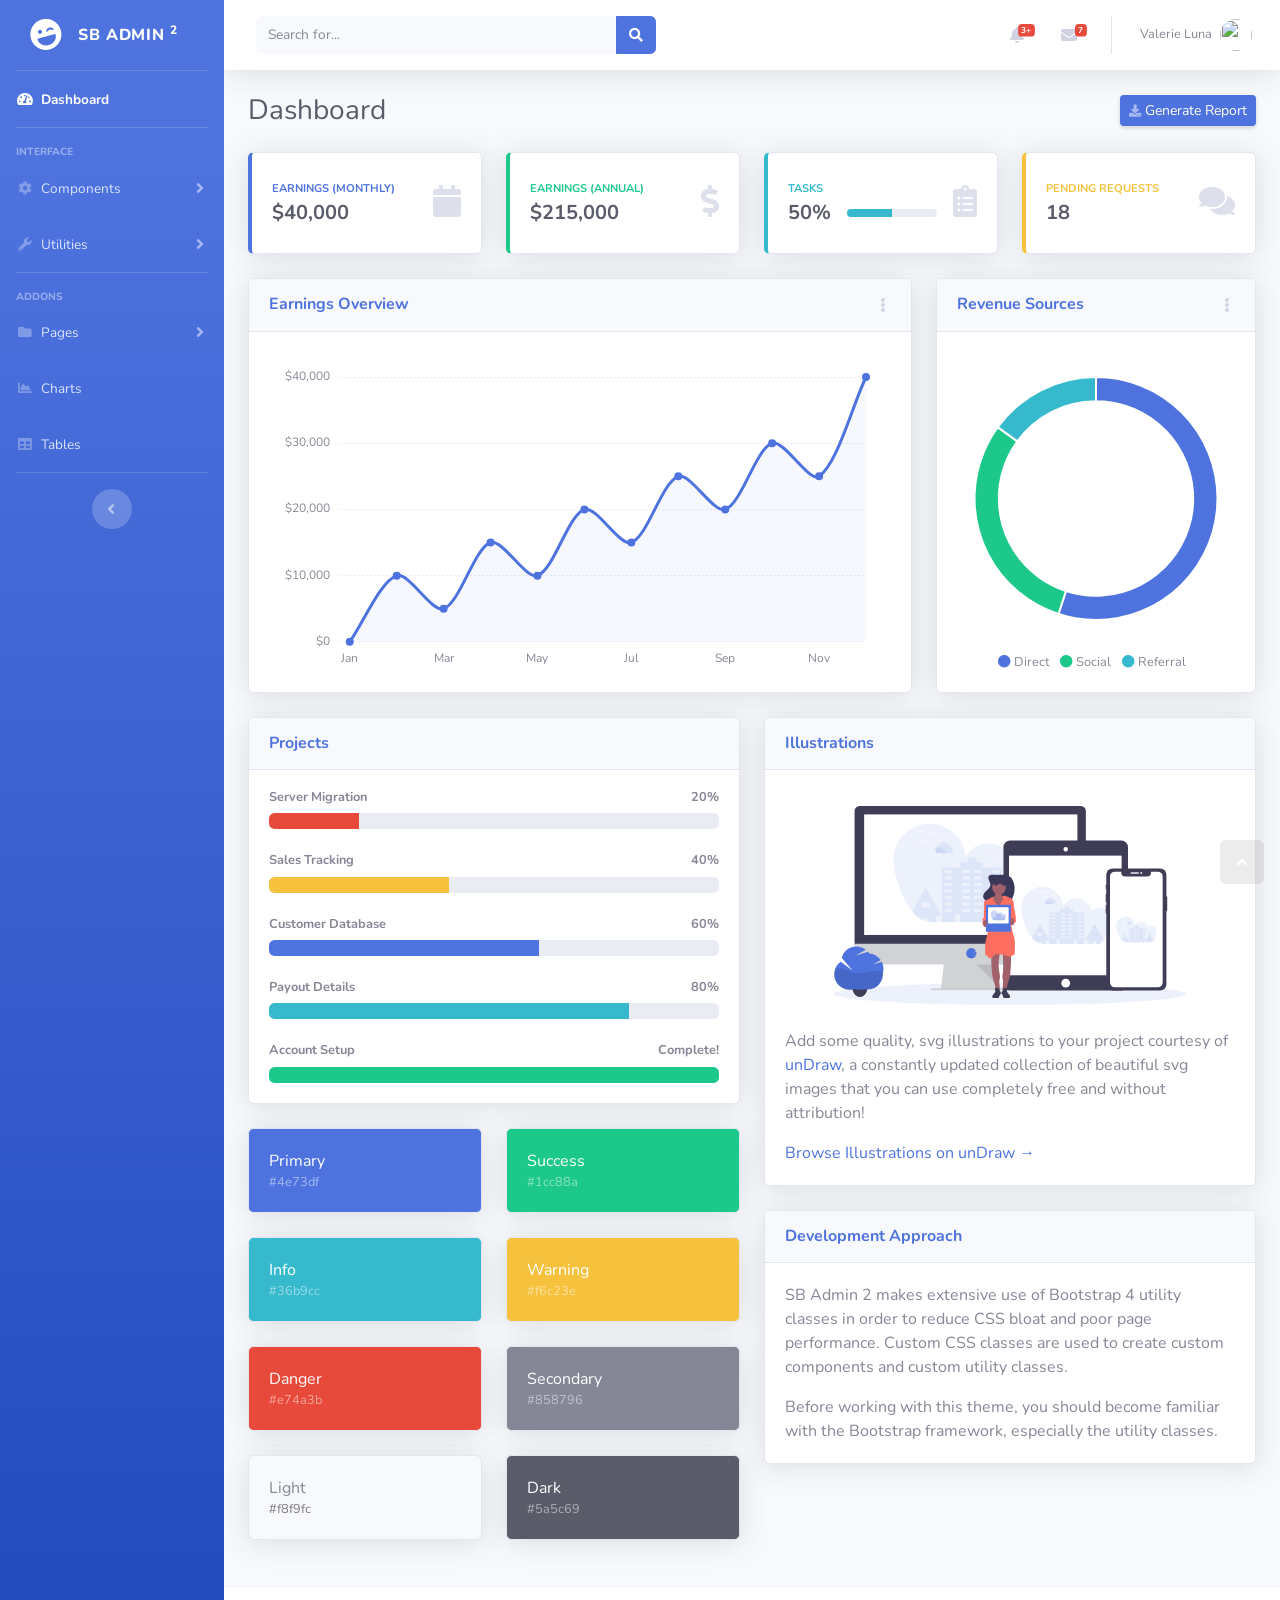
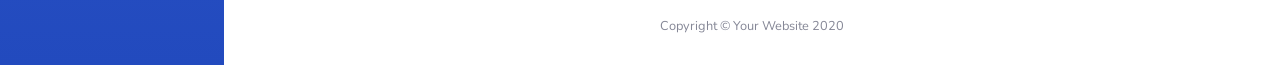
==== index.html @ c7f31a09 "Initial Commit :T" ====
<!DOCTYPE html>
<html lang="en">

<head>

  <meta charset="utf-8">
  <meta http-equiv="X-UA-Compatible" content="IE=edge">
  <meta name="viewport" content="width=device-width, initial-scale=1, shrink-to-fit=no">
  <meta name="description" content="">
  <meta name="author" content="">

  <title>SB Admin 2 - Dashboard</title>

  <!-- Custom fonts for this template-->
  <link href="vendor/fontawesome-free/css/all.min.css" rel="stylesheet" type="text/css">
  <link href="https://fonts.googleapis.com/css?family=Nunito:200,200i,300,300i,400,400i,600,600i,700,700i,800,800i,900,900i" rel="stylesheet">

  <!-- Custom styles for this template-->
  <link href="css/sb-admin-2.min.css" rel="stylesheet">

</head>

<body id="page-top">

  <!-- Page Wrapper -->
  <div id="wrapper">

    <!-- Sidebar -->
    <ul class="navbar-nav bg-gradient-primary sidebar sidebar-dark accordion" id="accordionSidebar">

      <!-- Sidebar - Brand -->
      <a class="sidebar-brand d-flex align-items-center justify-content-center" href="index.html">
        <div class="sidebar-brand-icon rotate-n-15">
          <i class="fas fa-laugh-wink"></i>
        </div>
        <div class="sidebar-brand-text mx-3">SB Admin <sup>2</sup></div>
      </a>

      <!-- Divider -->
      <hr class="sidebar-divider my-0">

      <!-- Nav Item - Dashboard -->
      <li class="nav-item active">
        <a class="nav-link" href="index.html">
          <i class="fas fa-fw fa-tachometer-alt"></i>
          <span>Dashboard</span></a>
      </li>

      <!-- Divider -->
      <hr class="sidebar-divider">

      <!-- Heading -->
      <div class="sidebar-heading">
        Interface
      </div>

      <!-- Nav Item - Pages Collapse Menu -->
      <li class="nav-item">
        <a class="nav-link collapsed" href="#" data-toggle="collapse" data-target="#collapseTwo" aria-expanded="true" aria-controls="collapseTwo">
          <i class="fas fa-fw fa-cog"></i>
          <span>Components</span>
        </a>
        <div id="collapseTwo" class="collapse" aria-labelledby="headingTwo" data-parent="#accordionSidebar">
          <div class="bg-white py-2 collapse-inner rounded">
            <h6 class="collapse-header">Custom Components:</h6>
            <a class="collapse-item" href="buttons.html">Buttons</a>
            <a class="collapse-item" href="cards.html">Cards</a>
          </div>
        </div>
      </li>

      <!-- Nav Item - Utilities Collapse Menu -->
      <li class="nav-item">
        <a class="nav-link collapsed" href="#" data-toggle="collapse" data-target="#collapseUtilities" aria-expanded="true" aria-controls="collapseUtilities">
          <i class="fas fa-fw fa-wrench"></i>
          <span>Utilities</span>
        </a>
        <div id="collapseUtilities" class="collapse" aria-labelledby="headingUtilities" data-parent="#accordionSidebar">
          <div class="bg-white py-2 collapse-inner rounded">
            <h6 class="collapse-header">Custom Utilities:</h6>
            <a class="collapse-item" href="utilities-color.html">Colors</a>
            <a class="collapse-item" href="utilities-border.html">Borders</a>
            <a class="collapse-item" href="utilities-animation.html">Animations</a>
            <a class="collapse-item" href="utilities-other.html">Other</a>
          </div>
        </div>
      </li>

      <!-- Divider -->
      <hr class="sidebar-divider">

      <!-- Heading -->
      <div class="sidebar-heading">
        Addons
      </div>

      <!-- Nav Item - Pages Collapse Menu -->
      <li class="nav-item">
        <a class="nav-link collapsed" href="#" data-toggle="collapse" data-target="#collapsePages" aria-expanded="true" aria-controls="collapsePages">
          <i class="fas fa-fw fa-folder"></i>
          <span>Pages</span>
        </a>
        <div id="collapsePages" class="collapse" aria-labelledby="headingPages" data-parent="#accordionSidebar">
          <div class="bg-white py-2 collapse-inner rounded">
            <h6 class="collapse-header">Login Screens:</h6>
            <a class="collapse-item" href="login.html">Login</a>
            <a class="collapse-item" href="register.html">Register</a>
            <a class="collapse-item" href="forgot-password.html">Forgot Password</a>
            <div class="collapse-divider"></div>
            <h6 class="collapse-header">Other Pages:</h6>
            <a class="collapse-item" href="404.html">404 Page</a>
            <a class="collapse-item" href="blank.html">Blank Page</a>
          </div>
        </div>
      </li>

      <!-- Nav Item - Charts -->
      <li class="nav-item">
        <a class="nav-link" href="charts.html">
          <i class="fas fa-fw fa-chart-area"></i>
          <span>Charts</span></a>
      </li>

      <!-- Nav Item - Tables -->
      <li class="nav-item">
        <a class="nav-link" href="tables.html">
          <i class="fas fa-fw fa-table"></i>
          <span>Tables</span></a>
      </li>

      <!-- Divider -->
      <hr class="sidebar-divider d-none d-md-block">

      <!-- Sidebar Toggler (Sidebar) -->
      <div class="text-center d-none d-md-inline">
        <button class="rounded-circle border-0" id="sidebarToggle"></button>
      </div>

    </ul>
    <!-- End of Sidebar -->

    <!-- Content Wrapper -->
    <div id="content-wrapper" class="d-flex flex-column">

      <!-- Main Content -->
      <div id="content">

        <!-- Topbar -->
        <nav class="navbar navbar-expand navbar-light bg-white topbar mb-4 static-top shadow">

          <!-- Sidebar Toggle (Topbar) -->
          <button id="sidebarToggleTop" class="btn btn-link d-md-none rounded-circle mr-3">
            <i class="fa fa-bars"></i>
          </button>

          <!-- Topbar Search -->
          <form class="d-none d-sm-inline-block form-inline mr-auto ml-md-3 my-2 my-md-0 mw-100 navbar-search">
            <div class="input-group">
              <input type="text" class="form-control bg-light border-0 small" placeholder="Search for..." aria-label="Search" aria-describedby="basic-addon2">
              <div class="input-group-append">
                <button class="btn btn-primary" type="button">
                  <i class="fas fa-search fa-sm"></i>
                </button>
              </div>
            </div>
          </form>

          <!-- Topbar Navbar -->
          <ul class="navbar-nav ml-auto">

            <!-- Nav Item - Search Dropdown (Visible Only XS) -->
            <li class="nav-item dropdown no-arrow d-sm-none">
              <a class="nav-link dropdown-toggle" href="#" id="searchDropdown" role="button" data-toggle="dropdown" aria-haspopup="true" aria-expanded="false">
                <i class="fas fa-search fa-fw"></i>
              </a>
              <!-- Dropdown - Messages -->
              <div class="dropdown-menu dropdown-menu-right p-3 shadow animated--grow-in" aria-labelledby="searchDropdown">
                <form class="form-inline mr-auto w-100 navbar-search">
                  <div class="input-group">
                    <input type="text" class="form-control bg-light border-0 small" placeholder="Search for..." aria-label="Search" aria-describedby="basic-addon2">
                    <div class="input-group-append">
                      <button class="btn btn-primary" type="button">
                        <i class="fas fa-search fa-sm"></i>
                      </button>
                    </div>
                  </div>
                </form>
              </div>
            </li>

            <!-- Nav Item - Alerts -->
            <li class="nav-item dropdown no-arrow mx-1">
              <a class="nav-link dropdown-toggle" href="#" id="alertsDropdown" role="button" data-toggle="dropdown" aria-haspopup="true" aria-expanded="false">
                <i class="fas fa-bell fa-fw"></i>
                <!-- Counter - Alerts -->
                <span class="badge badge-danger badge-counter">3+</span>
              </a>
              <!-- Dropdown - Alerts -->
              <div class="dropdown-list dropdown-menu dropdown-menu-right shadow animated--grow-in" aria-labelledby="alertsDropdown">
                <h6 class="dropdown-header">
                  Alerts Center
                </h6>
                <a class="dropdown-item d-flex align-items-center" href="#">
                  <div class="mr-3">
                    <div class="icon-circle bg-primary">
                      <i class="fas fa-file-alt text-white"></i>
                    </div>
                  </div>
                  <div>
                    <div class="small text-gray-500">December 12, 2019</div>
                    <span class="font-weight-bold">A new monthly report is ready to download!</span>
                  </div>
                </a>
                <a class="dropdown-item d-flex align-items-center" href="#">
                  <div class="mr-3">
                    <div class="icon-circle bg-success">
                      <i class="fas fa-donate text-white"></i>
                    </div>
                  </div>
                  <div>
                    <div class="small text-gray-500">December 7, 2019</div>
                    $290.29 has been deposited into your account!
                  </div>
                </a>
                <a class="dropdown-item d-flex align-items-center" href="#">
                  <div class="mr-3">
                    <div class="icon-circle bg-warning">
                      <i class="fas fa-exclamation-triangle text-white"></i>
                    </div>
                  </div>
                  <div>
                    <div class="small text-gray-500">December 2, 2019</div>
                    Spending Alert: We've noticed unusually high spending for your account.
                  </div>
                </a>
                <a class="dropdown-item text-center small text-gray-500" href="#">Show All Alerts</a>
              </div>
            </li>

            <!-- Nav Item - Messages -->
            <li class="nav-item dropdown no-arrow mx-1">
              <a class="nav-link dropdown-toggle" href="#" id="messagesDropdown" role="button" data-toggle="dropdown" aria-haspopup="true" aria-expanded="false">
                <i class="fas fa-envelope fa-fw"></i>
                <!-- Counter - Messages -->
                <span class="badge badge-danger badge-counter">7</span>
              </a>
              <!-- Dropdown - Messages -->
              <div class="dropdown-list dropdown-menu dropdown-menu-right shadow animated--grow-in" aria-labelledby="messagesDropdown">
                <h6 class="dropdown-header">
                  Message Center
                </h6>
                <a class="dropdown-item d-flex align-items-center" href="#">
                  <div class="dropdown-list-image mr-3">
                    <img class="rounded-circle" src="https://source.unsplash.com/fn_BT9fwg_E/60x60" alt="">
                    <div class="status-indicator bg-success"></div>
                  </div>
                  <div class="font-weight-bold">
                    <div class="text-truncate">Hi there! I am wondering if you can help me with a problem I've been having.</div>
                    <div class="small text-gray-500">Emily Fowler · 58m</div>
                  </div>
                </a>
                <a class="dropdown-item d-flex align-items-center" href="#">
                  <div class="dropdown-list-image mr-3">
                    <img class="rounded-circle" src="https://source.unsplash.com/AU4VPcFN4LE/60x60" alt="">
                    <div class="status-indicator"></div>
                  </div>
                  <div>
                    <div class="text-truncate">I have the photos that you ordered last month, how would you like them sent to you?</div>
                    <div class="small text-gray-500">Jae Chun · 1d</div>
                  </div>
                </a>
                <a class="dropdown-item d-flex align-items-center" href="#">
                  <div class="dropdown-list-image mr-3">
                    <img class="rounded-circle" src="https://source.unsplash.com/CS2uCrpNzJY/60x60" alt="">
                    <div class="status-indicator bg-warning"></div>
                  </div>
                  <div>
                    <div class="text-truncate">Last month's report looks great, I am very happy with the progress so far, keep up the good work!</div>
                    <div class="small text-gray-500">Morgan Alvarez · 2d</div>
                  </div>
                </a>
                <a class="dropdown-item d-flex align-items-center" href="#">
                  <div class="dropdown-list-image mr-3">
                    <img class="rounded-circle" src="https://source.unsplash.com/Mv9hjnEUHR4/60x60" alt="">
                    <div class="status-indicator bg-success"></div>
                  </div>
                  <div>
                    <div class="text-truncate">Am I a good boy? The reason I ask is because someone told me that people say this to all dogs, even if they aren't good...</div>
                    <div class="small text-gray-500">Chicken the Dog · 2w</div>
                  </div>
                </a>
                <a class="dropdown-item text-center small text-gray-500" href="#">Read More Messages</a>
              </div>
            </li>

            <div class="topbar-divider d-none d-sm-block"></div>

            <!-- Nav Item - User Information -->
            <li class="nav-item dropdown no-arrow">
              <a class="nav-link dropdown-toggle" href="#" id="userDropdown" role="button" data-toggle="dropdown" aria-haspopup="true" aria-expanded="false">
                <span class="mr-2 d-none d-lg-inline text-gray-600 small">Valerie Luna</span>
                <img class="img-profile rounded-circle" src="https://source.unsplash.com/QAB-WJcbgJk/60x60">
              </a>
              <!-- Dropdown - User Information -->
              <div class="dropdown-menu dropdown-menu-right shadow animated--grow-in" aria-labelledby="userDropdown">
                <a class="dropdown-item" href="#">
                  <i class="fas fa-user fa-sm fa-fw mr-2 text-gray-400"></i>
                  Profile
                </a>
                <a class="dropdown-item" href="#">
                  <i class="fas fa-cogs fa-sm fa-fw mr-2 text-gray-400"></i>
                  Settings
                </a>
                <a class="dropdown-item" href="#">
                  <i class="fas fa-list fa-sm fa-fw mr-2 text-gray-400"></i>
                  Activity Log
                </a>
                <div class="dropdown-divider"></div>
                <a class="dropdown-item" href="#" data-toggle="modal" data-target="#logoutModal">
                  <i class="fas fa-sign-out-alt fa-sm fa-fw mr-2 text-gray-400"></i>
                  Logout
                </a>
              </div>
            </li>

          </ul>

        </nav>
        <!-- End of Topbar -->

        <!-- Begin Page Content -->
        <div class="container-fluid">

          <!-- Page Heading -->
          <div class="d-sm-flex align-items-center justify-content-between mb-4">
            <h1 class="h3 mb-0 text-gray-800">Dashboard</h1>
            <a href="#" class="d-none d-sm-inline-block btn btn-sm btn-primary shadow-sm"><i class="fas fa-download fa-sm text-white-50"></i> Generate Report</a>
          </div>

          <!-- Content Row -->
          <div class="row">

            <!-- Earnings (Monthly) Card Example -->
            <div class="col-xl-3 col-md-6 mb-4">
              <div class="card border-left-primary shadow h-100 py-2">
                <div class="card-body">
                  <div class="row no-gutters align-items-center">
                    <div class="col mr-2">
                      <div class="text-xs font-weight-bold text-primary text-uppercase mb-1">Earnings (Monthly)</div>
                      <div class="h5 mb-0 font-weight-bold text-gray-800">$40,000</div>
                    </div>
                    <div class="col-auto">
                      <i class="fas fa-calendar fa-2x text-gray-300"></i>
                    </div>
                  </div>
                </div>
              </div>
            </div>

            <!-- Earnings (Monthly) Card Example -->
            <div class="col-xl-3 col-md-6 mb-4">
              <div class="card border-left-success shadow h-100 py-2">
                <div class="card-body">
                  <div class="row no-gutters align-items-center">
                    <div class="col mr-2">
                      <div class="text-xs font-weight-bold text-success text-uppercase mb-1">Earnings (Annual)</div>
                      <div class="h5 mb-0 font-weight-bold text-gray-800">$215,000</div>
                    </div>
                    <div class="col-auto">
                      <i class="fas fa-dollar-sign fa-2x text-gray-300"></i>
                    </div>
                  </div>
                </div>
              </div>
            </div>

            <!-- Earnings (Monthly) Card Example -->
            <div class="col-xl-3 col-md-6 mb-4">
              <div class="card border-left-info shadow h-100 py-2">
                <div class="card-body">
                  <div class="row no-gutters align-items-center">
                    <div class="col mr-2">
                      <div class="text-xs font-weight-bold text-info text-uppercase mb-1">Tasks</div>
                      <div class="row no-gutters align-items-center">
                        <div class="col-auto">
                          <div class="h5 mb-0 mr-3 font-weight-bold text-gray-800">50%</div>
                        </div>
                        <div class="col">
                          <div class="progress progress-sm mr-2">
                            <div class="progress-bar bg-info" role="progressbar" style="width: 50%" aria-valuenow="50" aria-valuemin="0" aria-valuemax="100"></div>
                          </div>
                        </div>
                      </div>
                    </div>
                    <div class="col-auto">
                      <i class="fas fa-clipboard-list fa-2x text-gray-300"></i>
                    </div>
                  </div>
                </div>
              </div>
            </div>

            <!-- Pending Requests Card Example -->
            <div class="col-xl-3 col-md-6 mb-4">
              <div class="card border-left-warning shadow h-100 py-2">
                <div class="card-body">
                  <div class="row no-gutters align-items-center">
                    <div class="col mr-2">
                      <div class="text-xs font-weight-bold text-warning text-uppercase mb-1">Pending Requests</div>
                      <div class="h5 mb-0 font-weight-bold text-gray-800">18</div>
                    </div>
                    <div class="col-auto">
                      <i class="fas fa-comments fa-2x text-gray-300"></i>
                    </div>
                  </div>
                </div>
              </div>
            </div>
          </div>

          <!-- Content Row -->

          <div class="row">

            <!-- Area Chart -->
            <div class="col-xl-8 col-lg-7">
              <div class="card shadow mb-4">
                <!-- Card Header - Dropdown -->
                <div class="card-header py-3 d-flex flex-row align-items-center justify-content-between">
                  <h6 class="m-0 font-weight-bold text-primary">Earnings Overview</h6>
                  <div class="dropdown no-arrow">
                    <a class="dropdown-toggle" href="#" role="button" id="dropdownMenuLink" data-toggle="dropdown" aria-haspopup="true" aria-expanded="false">
                      <i class="fas fa-ellipsis-v fa-sm fa-fw text-gray-400"></i>
                    </a>
                    <div class="dropdown-menu dropdown-menu-right shadow animated--fade-in" aria-labelledby="dropdownMenuLink">
                      <div class="dropdown-header">Dropdown Header:</div>
                      <a class="dropdown-item" href="#">Action</a>
                      <a class="dropdown-item" href="#">Another action</a>
                      <div class="dropdown-divider"></div>
                      <a class="dropdown-item" href="#">Something else here</a>
                    </div>
                  </div>
                </div>
                <!-- Card Body -->
                <div class="card-body">
                  <div class="chart-area">
                    <canvas id="myAreaChart"></canvas>
                  </div>
                </div>
              </div>
            </div>

            <!-- Pie Chart -->
            <div class="col-xl-4 col-lg-5">
              <div class="card shadow mb-4">
                <!-- Card Header - Dropdown -->
                <div class="card-header py-3 d-flex flex-row align-items-center justify-content-between">
                  <h6 class="m-0 font-weight-bold text-primary">Revenue Sources</h6>
                  <div class="dropdown no-arrow">
                    <a class="dropdown-toggle" href="#" role="button" id="dropdownMenuLink" data-toggle="dropdown" aria-haspopup="true" aria-expanded="false">
                      <i class="fas fa-ellipsis-v fa-sm fa-fw text-gray-400"></i>
                    </a>
                    <div class="dropdown-menu dropdown-menu-right shadow animated--fade-in" aria-labelledby="dropdownMenuLink">
                      <div class="dropdown-header">Dropdown Header:</div>
                      <a class="dropdown-item" href="#">Action</a>
                      <a class="dropdown-item" href="#">Another action</a>
                      <div class="dropdown-divider"></div>
                      <a class="dropdown-item" href="#">Something else here</a>
                    </div>
                  </div>
                </div>
                <!-- Card Body -->
                <div class="card-body">
                  <div class="chart-pie pt-4 pb-2">
                    <canvas id="myPieChart"></canvas>
                  </div>
                  <div class="mt-4 text-center small">
                    <span class="mr-2">
                      <i class="fas fa-circle text-primary"></i> Direct
                    </span>
                    <span class="mr-2">
                      <i class="fas fa-circle text-success"></i> Social
                    </span>
                    <span class="mr-2">
                      <i class="fas fa-circle text-info"></i> Referral
                    </span>
                  </div>
                </div>
              </div>
            </div>
          </div>

          <!-- Content Row -->
          <div class="row">

            <!-- Content Column -->
            <div class="col-lg-6 mb-4">

              <!-- Project Card Example -->
              <div class="card shadow mb-4">
                <div class="card-header py-3">
                  <h6 class="m-0 font-weight-bold text-primary">Projects</h6>
                </div>
                <div class="card-body">
                  <h4 class="small font-weight-bold">Server Migration <span class="float-right">20%</span></h4>
                  <div class="progress mb-4">
                    <div class="progress-bar bg-danger" role="progressbar" style="width: 20%" aria-valuenow="20" aria-valuemin="0" aria-valuemax="100"></div>
                  </div>
                  <h4 class="small font-weight-bold">Sales Tracking <span class="float-right">40%</span></h4>
                  <div class="progress mb-4">
                    <div class="progress-bar bg-warning" role="progressbar" style="width: 40%" aria-valuenow="40" aria-valuemin="0" aria-valuemax="100"></div>
                  </div>
                  <h4 class="small font-weight-bold">Customer Database <span class="float-right">60%</span></h4>
                  <div class="progress mb-4">
                    <div class="progress-bar" role="progressbar" style="width: 60%" aria-valuenow="60" aria-valuemin="0" aria-valuemax="100"></div>
                  </div>
                  <h4 class="small font-weight-bold">Payout Details <span class="float-right">80%</span></h4>
                  <div class="progress mb-4">
                    <div class="progress-bar bg-info" role="progressbar" style="width: 80%" aria-valuenow="80" aria-valuemin="0" aria-valuemax="100"></div>
                  </div>
                  <h4 class="small font-weight-bold">Account Setup <span class="float-right">Complete!</span></h4>
                  <div class="progress">
                    <div class="progress-bar bg-success" role="progressbar" style="width: 100%" aria-valuenow="100" aria-valuemin="0" aria-valuemax="100"></div>
                  </div>
                </div>
              </div>

              <!-- Color System -->
              <div class="row">
                <div class="col-lg-6 mb-4">
                  <div class="card bg-primary text-white shadow">
                    <div class="card-body">
                      Primary
                      <div class="text-white-50 small">#4e73df</div>
                    </div>
                  </div>
                </div>
                <div class="col-lg-6 mb-4">
                  <div class="card bg-success text-white shadow">
                    <div class="card-body">
                      Success
                      <div class="text-white-50 small">#1cc88a</div>
                    </div>
                  </div>
                </div>
                <div class="col-lg-6 mb-4">
                  <div class="card bg-info text-white shadow">
                    <div class="card-body">
                      Info
                      <div class="text-white-50 small">#36b9cc</div>
                    </div>
                  </div>
                </div>
                <div class="col-lg-6 mb-4">
                  <div class="card bg-warning text-white shadow">
                    <div class="card-body">
                      Warning
                      <div class="text-white-50 small">#f6c23e</div>
                    </div>
                  </div>
                </div>
                <div class="col-lg-6 mb-4">
                  <div class="card bg-danger text-white shadow">
                    <div class="card-body">
                      Danger
                      <div class="text-white-50 small">#e74a3b</div>
                    </div>
                  </div>
                </div>
                <div class="col-lg-6 mb-4">
                  <div class="card bg-secondary text-white shadow">
                    <div class="card-body">
                      Secondary
                      <div class="text-white-50 small">#858796</div>
                    </div>
                  </div>
                </div>
                <div class="col-lg-6 mb-4">
                  <div class="card bg-light text-black shadow">
                    <div class="card-body">
                      Light
                      <div class="text-black-50 small">#f8f9fc</div>
                    </div>
                  </div>
              </div>
              <div class="col-lg-6 mb-4">
                <div class="card bg-dark text-white shadow">
                  <div class="card-body">
                      Dark
                      <div class="text-white-50 small">#5a5c69</div>
                  </div>
                </div>
              </div>
            </div>

            </div>

            <div class="col-lg-6 mb-4">

              <!-- Illustrations -->
              <div class="card shadow mb-4">
                <div class="card-header py-3">
                  <h6 class="m-0 font-weight-bold text-primary">Illustrations</h6>
                </div>
                <div class="card-body">
                  <div class="text-center">
                    <img class="img-fluid px-3 px-sm-4 mt-3 mb-4" style="width: 25rem;" src="img/undraw_posting_photo.svg" alt="">
                  </div>
                  <p>Add some quality, svg illustrations to your project courtesy of <a target="_blank" rel="nofollow" href="https://undraw.co/">unDraw</a>, a constantly updated collection of beautiful svg images that you can use completely free and without attribution!</p>
                  <a target="_blank" rel="nofollow" href="https://undraw.co/">Browse Illustrations on unDraw &rarr;</a>
                </div>
              </div>

              <!-- Approach -->
              <div class="card shadow mb-4">
                <div class="card-header py-3">
                  <h6 class="m-0 font-weight-bold text-primary">Development Approach</h6>
                </div>
                <div class="card-body">
                  <p>SB Admin 2 makes extensive use of Bootstrap 4 utility classes in order to reduce CSS bloat and poor page performance. Custom CSS classes are used to create custom components and custom utility classes.</p>
                  <p class="mb-0">Before working with this theme, you should become familiar with the Bootstrap framework, especially the utility classes.</p>
                </div>
              </div>

            </div>
          </div>

        </div>
        <!-- /.container-fluid -->

      </div>
      <!-- End of Main Content -->

      <!-- Footer -->
      <footer class="sticky-footer bg-white">
        <div class="container my-auto">
          <div class="copyright text-center my-auto">
            <span>Copyright &copy; Your Website 2020</span>
          </div>
        </div>
      </footer>
      <!-- End of Footer -->

    </div>
    <!-- End of Content Wrapper -->

  </div>
  <!-- End of Page Wrapper -->

  <!-- Scroll to Top Button-->
  <a class="scroll-to-top rounded" href="#page-top">
    <i class="fas fa-angle-up"></i>
  </a>

  <!-- Logout Modal-->
  <div class="modal fade" id="logoutModal" tabindex="-1" role="dialog" aria-labelledby="exampleModalLabel" aria-hidden="true">
    <div class="modal-dialog" role="document">
      <div class="modal-content">
        <div class="modal-header">
          <h5 class="modal-title" id="exampleModalLabel">Ready to Leave?</h5>
          <button class="close" type="button" data-dismiss="modal" aria-label="Close">
            <span aria-hidden="true">×</span>
          </button>
        </div>
        <div class="modal-body">Select "Logout" below if you are ready to end your current session.</div>
        <div class="modal-footer">
          <button class="btn btn-secondary" type="button" data-dismiss="modal">Cancel</button>
          <a class="btn btn-primary" href="login.html">Logout</a>
        </div>
      </div>
    </div>
  </div>

  <!-- Bootstrap core JavaScript-->
  <script src="vendor/jquery/jquery.min.js"></script>
  <script src="vendor/bootstrap/js/bootstrap.bundle.min.js"></script>

  <!-- Core plugin JavaScript-->
  <script src="vendor/jquery-easing/jquery.easing.min.js"></script>

  <!-- Custom scripts for all pages-->
  <script src="js/sb-admin-2.min.js"></script>

  <!-- Page level plugins -->
  <script src="vendor/chart.js/Chart.min.js"></script>

  <!-- Page level custom scripts -->
  <script src="js/demo/chart-area-demo.js"></script>
  <script src="js/demo/chart-pie-demo.js"></script>

</body>

</html>
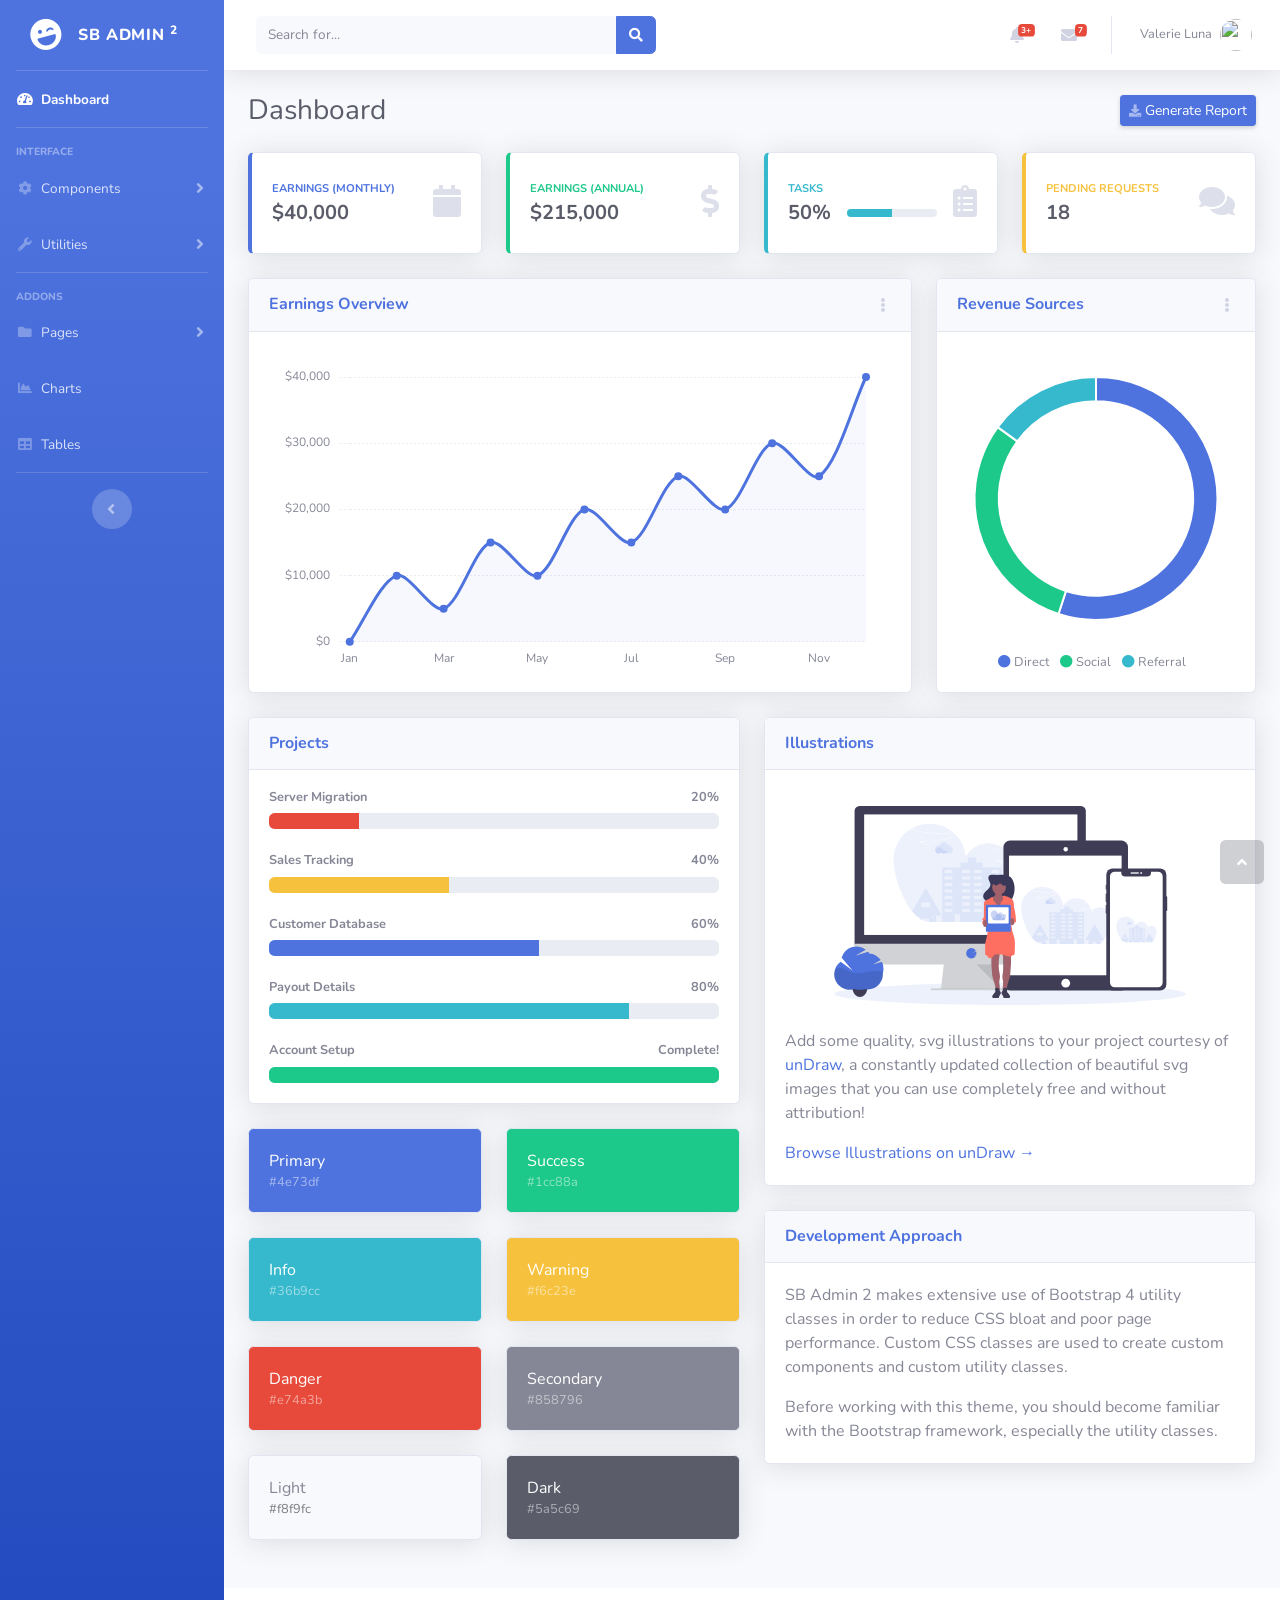
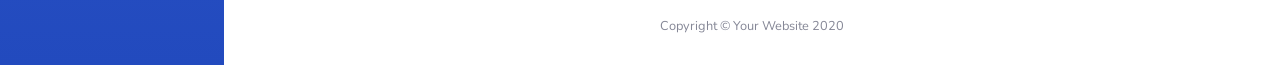
==== commit 1780858f: "Changed Index file" ====
--- a/index.html
+++ b/index.html
@@ -81,7 +81,7 @@
             <a class="collapse-item" href="utilities-color.html">Colors</a>
             <a class="collapse-item" href="utilities-border.html">Borders</a>
             <a class="collapse-item" href="utilities-animation.html">Animations</a>
-            <a class="collapse-item" href="utilities-other.html">Other</a>
+           
           </div>
         </div>
       </li>
@@ -307,7 +307,7 @@
                   <i class="fas fa-user fa-sm fa-fw mr-2 text-gray-400"></i>
                   Profile
                 </a>
-                <a class="dropdown-item" href="#">
+                <a class="dropdown-item" href="settings.html">
                   <i class="fas fa-cogs fa-sm fa-fw mr-2 text-gray-400"></i>
                   Settings
                 </a>
